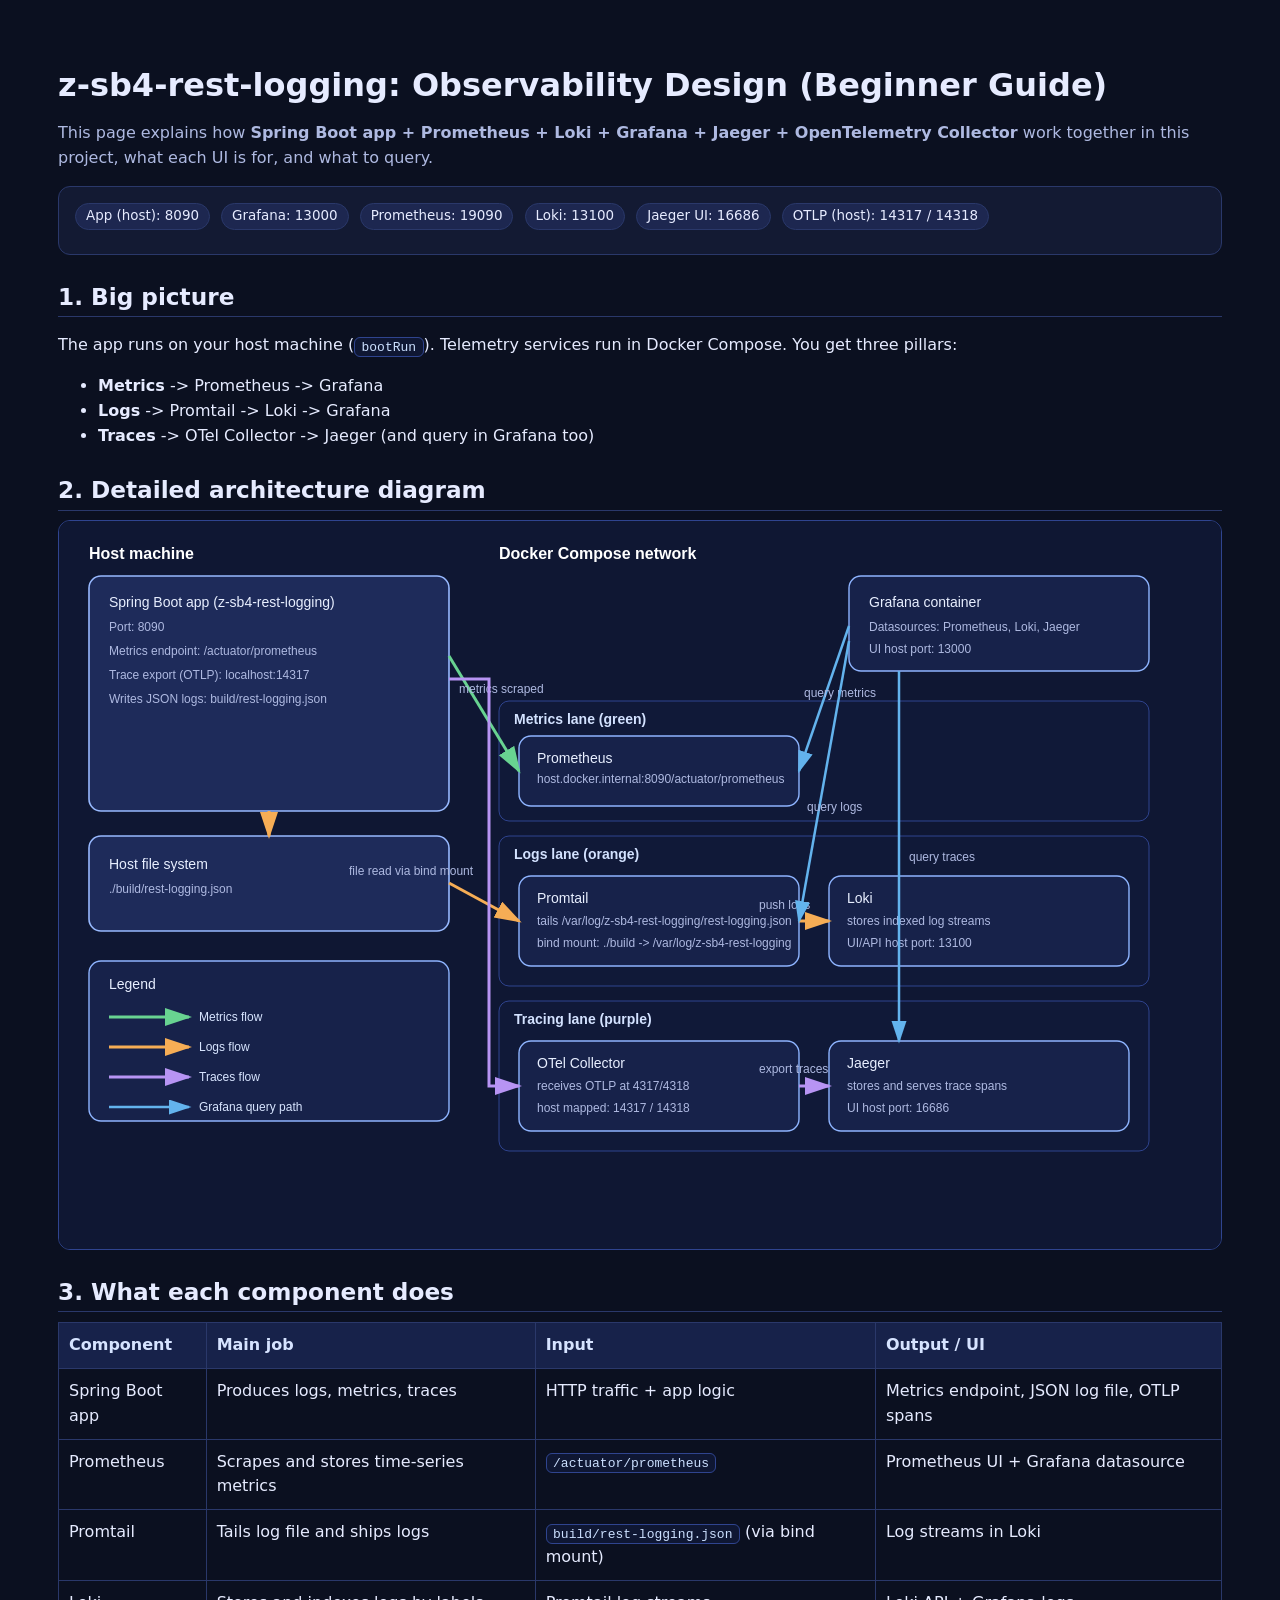
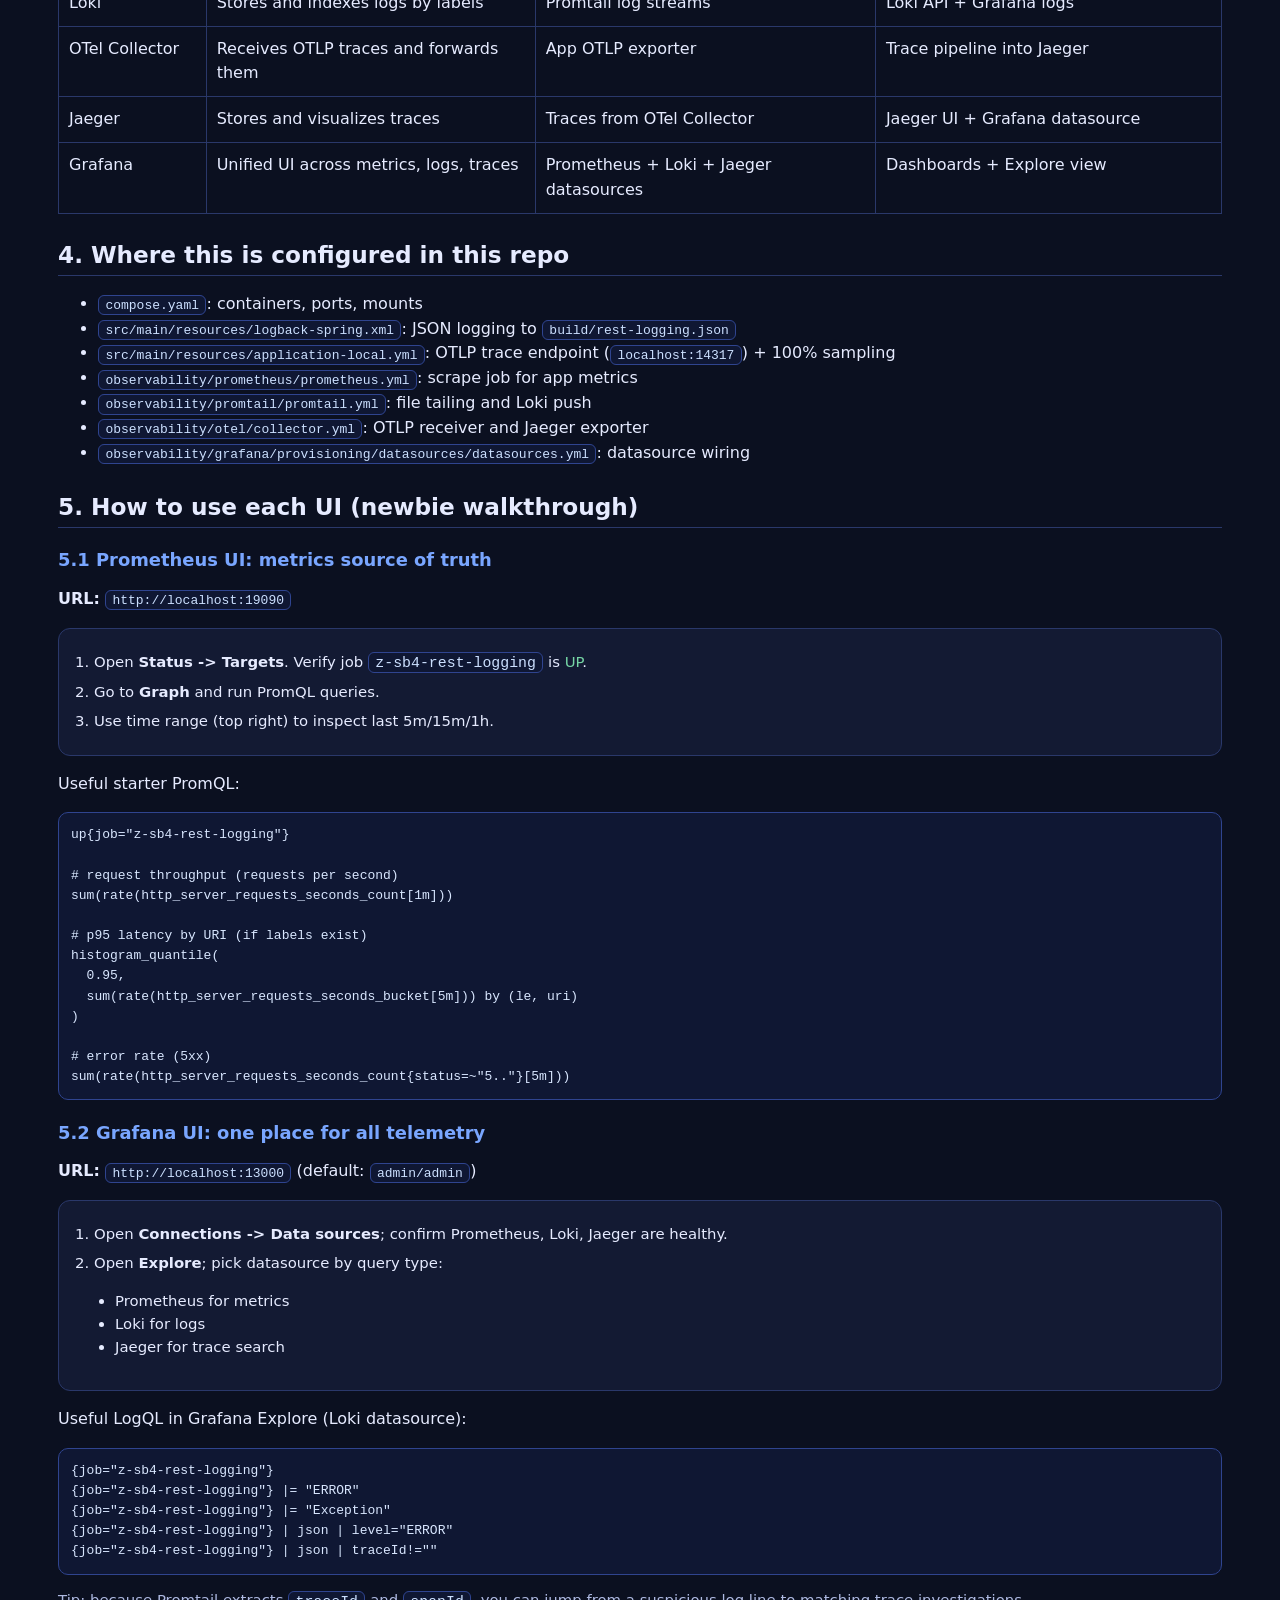
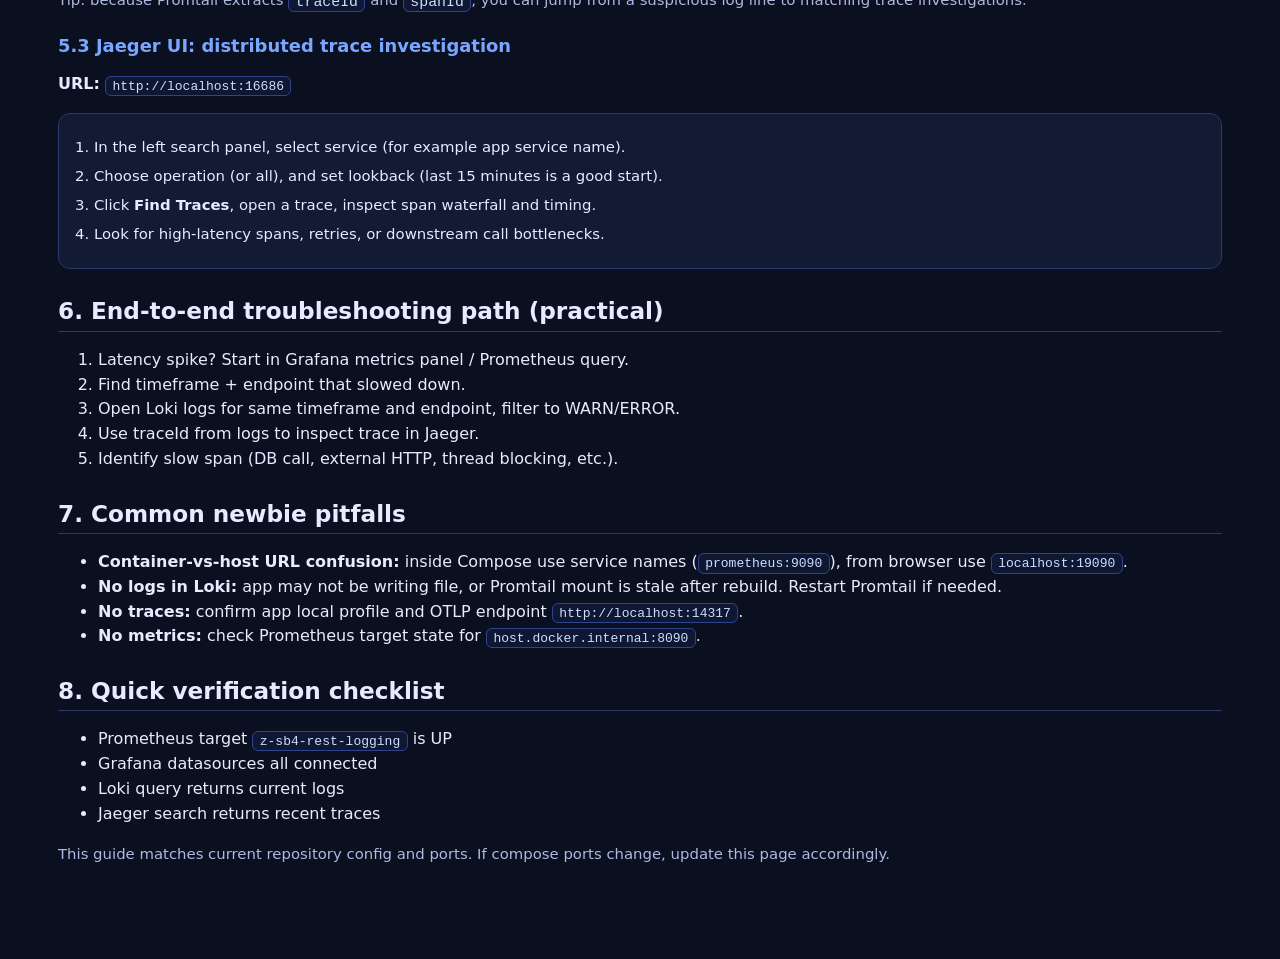
==== z-sb4-rest-logging/docs/otel-desgin/index.html @ 4e34fffa "add prometheus, grafana, loki + jaeger for rest-logging" ====
<!doctype html>
<html lang="en">
<head>
  <meta charset="UTF-8" />
  <meta name="viewport" content="width=device-width, initial-scale=1.0" />
  <title>z-sb4-rest-logging Observability Design</title>
  <style>
    :root {
      --bg: #0b1020;
      --panel: #131a33;
      --text: #e6ebff;
      --muted: #aeb9e1;
      --accent: #79a6ff;
      --ok: #76d6a6;
      --warn: #ffd27a;
      --line: #2a386a;
      --chip: #1d2750;
    }
    * { box-sizing: border-box; }
    body {
      margin: 0;
      font-family: ui-sans-serif, system-ui, -apple-system, Segoe UI, Roboto, Helvetica, Arial, sans-serif;
      background: var(--bg);
      color: var(--text);
      line-height: 1.55;
    }
    .wrap {
      max-width: 1200px;
      margin: 0 auto;
      padding: 28px 18px 80px;
    }
    h1, h2, h3 {
      margin-top: 1.2em;
      margin-bottom: 0.4em;
      line-height: 1.2;
    }
    h1 { font-size: 2rem; }
    h2 { font-size: 1.45rem; border-bottom: 1px solid var(--line); padding-bottom: 0.35rem; }
    h3 { font-size: 1.12rem; color: var(--accent); }
    p, li { color: var(--text); }
    .muted { color: var(--muted); }
    .panel {
      background: var(--panel);
      border: 1px solid var(--line);
      border-radius: 12px;
      padding: 16px;
      margin: 14px 0;
    }
    .chip {
      display: inline-block;
      background: var(--chip);
      border: 1px solid var(--line);
      color: var(--text);
      border-radius: 999px;
      padding: 2px 10px;
      margin-right: 6px;
      margin-bottom: 8px;
      font-size: 0.84rem;
    }
    code {
      background: #0f1733;
      color: #cce0ff;
      border: 1px solid #2f448f;
      border-radius: 6px;
      padding: 0.1rem 0.4rem;
    }
    pre {
      background: #0f1733;
      border: 1px solid #2f448f;
      border-radius: 10px;
      overflow-x: auto;
      padding: 12px;
      color: #d9e7ff;
    }
    table {
      width: 100%;
      border-collapse: collapse;
      margin: 10px 0 14px;
    }
    th, td {
      border: 1px solid var(--line);
      padding: 10px;
      text-align: left;
      vertical-align: top;
    }
    th {
      background: #17224a;
      color: #d6e3ff;
    }
    .ok { color: var(--ok); }
    .warn { color: var(--warn); }
    .small { font-size: 0.93rem; }
    .step { margin: 6px 0; }
    .diagram {
      width: 100%;
      background: #0f1733;
      border: 1px solid #2f448f;
      border-radius: 12px;
      padding: 10px;
      overflow-x: auto;
    }
  </style>
</head>
<body>
  <div class="wrap">
    <h1>z-sb4-rest-logging: Observability Design (Beginner Guide)</h1>
    <p class="muted">
      This page explains how <strong>Spring Boot app + Prometheus + Loki + Grafana + Jaeger + OpenTelemetry Collector</strong>
      work together in this project, what each UI is for, and what to query.
    </p>

    <div class="panel">
      <span class="chip">App (host): 8090</span>
      <span class="chip">Grafana: 13000</span>
      <span class="chip">Prometheus: 19090</span>
      <span class="chip">Loki: 13100</span>
      <span class="chip">Jaeger UI: 16686</span>
      <span class="chip">OTLP (host): 14317 / 14318</span>
    </div>

    <h2>1. Big picture</h2>
    <p>
      The app runs on your host machine (<code>bootRun</code>). Telemetry services run in Docker Compose.
      You get three pillars:
    </p>
    <ul>
      <li><strong>Metrics</strong> -> Prometheus -> Grafana</li>
      <li><strong>Logs</strong> -> Promtail -> Loki -> Grafana</li>
      <li><strong>Traces</strong> -> OTel Collector -> Jaeger (and query in Grafana too)</li>
    </ul>

    <h2>2. Detailed architecture diagram</h2>
    <div class="diagram">
      <svg width="1160" height="700" viewBox="0 0 1160 700" xmlns="http://www.w3.org/2000/svg" role="img" aria-label="Observability flow diagram">
        <defs>
          <marker id="arrowMetrics" markerWidth="10" markerHeight="10" refX="8" refY="3" orient="auto">
            <path d="M0,0 L0,6 L9,3 z" fill="#68d391" />
          </marker>
          <marker id="arrowLogs" markerWidth="10" markerHeight="10" refX="8" refY="3" orient="auto">
            <path d="M0,0 L0,6 L9,3 z" fill="#f6ad55" />
          </marker>
          <marker id="arrowTraces" markerWidth="10" markerHeight="10" refX="8" refY="3" orient="auto">
            <path d="M0,0 L0,6 L9,3 z" fill="#b794f4" />
          </marker>
          <marker id="arrowQuery" markerWidth="10" markerHeight="10" refX="8" refY="3" orient="auto">
            <path d="M0,0 L0,6 L9,3 z" fill="#63b3ed" />
          </marker>
          <style>
            .box { fill:#17224a; stroke:#8eb4ff; stroke-width:1.4; rx:12; ry:12; }
            .boxhost { fill:#1e2b5a; stroke:#98b9ff; stroke-width:1.6; rx:12; ry:12; }
            .lane { fill:#101938; stroke:#2f448f; stroke-width:1; rx:10; ry:10; }
            .label { fill:#e8efff; font: 14px sans-serif; }
            .sub { fill:#aeb9e1; font: 12px sans-serif; }
            .laneTitle { fill:#d3e2ff; font: 14px sans-serif; font-weight:700; }
            .arrowMetrics { stroke:#68d391; stroke-width:3; marker-end:url(#arrowMetrics); fill:none; }
            .arrowLogs { stroke:#f6ad55; stroke-width:3; marker-end:url(#arrowLogs); fill:none; }
            .arrowTraces { stroke:#b794f4; stroke-width:3; marker-end:url(#arrowTraces); fill:none; }
            .arrowQuery { stroke:#63b3ed; stroke-width:2.5; marker-end:url(#arrowQuery); fill:none; }
            .title { fill:#ffffff; font: 16px sans-serif; font-weight:700; }
            .legendText { fill:#d8e5ff; font: 12px sans-serif; }
          </style>
        </defs>

        <text x="20" y="28" class="title">Host machine</text>
        <text x="430" y="28" class="title">Docker Compose network</text>

        <rect class="boxhost" x="20" y="45" width="360" height="235" />
        <text class="label" x="40" y="76">Spring Boot app (z-sb4-rest-logging)</text>
        <text class="sub" x="40" y="100">Port: 8090</text>
        <text class="sub" x="40" y="124">Metrics endpoint: /actuator/prometheus</text>
        <text class="sub" x="40" y="148">Trace export (OTLP): localhost:14317</text>
        <text class="sub" x="40" y="172">Writes JSON logs: build/rest-logging.json</text>

        <rect class="boxhost" x="20" y="305" width="360" height="95" />
        <text class="label" x="40" y="338">Host file system</text>
        <text class="sub" x="40" y="362">./build/rest-logging.json</text>

        <rect class="box" x="780" y="45" width="300" height="95" />
        <text class="label" x="800" y="76">Grafana container</text>
        <text class="sub" x="800" y="100">Datasources: Prometheus, Loki, Jaeger</text>
        <text class="sub" x="800" y="122">UI host port: 13000</text>

        <rect class="lane" x="430" y="170" width="650" height="120" />
        <text class="laneTitle" x="445" y="193">Metrics lane (green)</text>
        <rect class="box" x="450" y="205" width="280" height="70" />
        <text class="label" x="468" y="232">Prometheus</text>
        <text class="sub" x="468" y="252">host.docker.internal:8090/actuator/prometheus</text>

        <rect class="lane" x="430" y="305" width="650" height="150" />
        <text class="laneTitle" x="445" y="328">Logs lane (orange)</text>
        <rect class="box" x="450" y="345" width="280" height="90" />
        <text class="label" x="468" y="372">Promtail</text>
        <text class="sub" x="468" y="394">tails /var/log/z-sb4-rest-logging/rest-logging.json</text>
        <text class="sub" x="468" y="416">bind mount: ./build -> /var/log/z-sb4-rest-logging</text>
        <rect class="box" x="760" y="345" width="300" height="90" />
        <text class="label" x="778" y="372">Loki</text>
        <text class="sub" x="778" y="394">stores indexed log streams</text>
        <text class="sub" x="778" y="416">UI/API host port: 13100</text>

        <rect class="lane" x="430" y="470" width="650" height="150" />
        <text class="laneTitle" x="445" y="493">Tracing lane (purple)</text>
        <rect class="box" x="450" y="510" width="280" height="90" />
        <text class="label" x="468" y="537">OTel Collector</text>
        <text class="sub" x="468" y="559">receives OTLP at 4317/4318</text>
        <text class="sub" x="468" y="581">host mapped: 14317 / 14318</text>
        <rect class="box" x="760" y="510" width="300" height="90" />
        <text class="label" x="778" y="537">Jaeger</text>
        <text class="sub" x="778" y="559">stores and serves trace spans</text>
        <text class="sub" x="778" y="581">UI host port: 16686</text>

        <path class="arrowMetrics" d="M380 125 L450 240" />
        <text class="sub" x="390" y="162">metrics scraped</text>

        <path class="arrowLogs" d="M200 280 L200 305" />
        <path class="arrowLogs" d="M380 352 L450 390" />
        <text class="sub" x="280" y="344">file read via bind mount</text>
        <path class="arrowLogs" d="M730 390 L760 390" />
        <text class="sub" x="690" y="378">push logs</text>

        <path class="arrowTraces" d="M380 148 L420 148 L420 555 L450 555" />
        <text class="sub" x="300" y="542">OTLP traces</text>
        <path class="arrowTraces" d="M730 555 L760 555" />
        <text class="sub" x="690" y="542">export traces</text>

        <path class="arrowQuery" d="M780 95 L730 240" />
        <text class="sub" x="735" y="166">query metrics</text>
        <path class="arrowQuery" d="M780 110 L730 390" />
        <text class="sub" x="738" y="280">query logs</text>
        <path class="arrowQuery" d="M830 140 L830 510" />
        <text class="sub" x="840" y="330">query traces</text>

        <rect class="box" x="20" y="430" width="360" height="160" />
        <text class="label" x="40" y="458">Legend</text>
        <line x1="40" y1="486" x2="120" y2="486" class="arrowMetrics" />
        <text class="legendText" x="130" y="490">Metrics flow</text>
        <line x1="40" y1="516" x2="120" y2="516" class="arrowLogs" />
        <text class="legendText" x="130" y="520">Logs flow</text>
        <line x1="40" y1="546" x2="120" y2="546" class="arrowTraces" />
        <text class="legendText" x="130" y="550">Traces flow</text>
        <line x1="40" y1="576" x2="120" y2="576" class="arrowQuery" />
        <text class="legendText" x="130" y="580">Grafana query path</text>
      </svg>
    </div>

    <h2>3. What each component does</h2>
    <table>
      <thead>
        <tr>
          <th>Component</th>
          <th>Main job</th>
          <th>Input</th>
          <th>Output / UI</th>
        </tr>
      </thead>
      <tbody>
        <tr>
          <td>Spring Boot app</td>
          <td>Produces logs, metrics, traces</td>
          <td>HTTP traffic + app logic</td>
          <td>Metrics endpoint, JSON log file, OTLP spans</td>
        </tr>
        <tr>
          <td>Prometheus</td>
          <td>Scrapes and stores time-series metrics</td>
          <td><code>/actuator/prometheus</code></td>
          <td>Prometheus UI + Grafana datasource</td>
        </tr>
        <tr>
          <td>Promtail</td>
          <td>Tails log file and ships logs</td>
          <td><code>build/rest-logging.json</code> (via bind mount)</td>
          <td>Log streams in Loki</td>
        </tr>
        <tr>
          <td>Loki</td>
          <td>Stores and indexes logs by labels</td>
          <td>Promtail log streams</td>
          <td>Loki API + Grafana logs</td>
        </tr>
        <tr>
          <td>OTel Collector</td>
          <td>Receives OTLP traces and forwards them</td>
          <td>App OTLP exporter</td>
          <td>Trace pipeline into Jaeger</td>
        </tr>
        <tr>
          <td>Jaeger</td>
          <td>Stores and visualizes traces</td>
          <td>Traces from OTel Collector</td>
          <td>Jaeger UI + Grafana datasource</td>
        </tr>
        <tr>
          <td>Grafana</td>
          <td>Unified UI across metrics, logs, traces</td>
          <td>Prometheus + Loki + Jaeger datasources</td>
          <td>Dashboards + Explore view</td>
        </tr>
      </tbody>
    </table>

    <h2>4. Where this is configured in this repo</h2>
    <ul>
      <li><code>compose.yaml</code>: containers, ports, mounts</li>
      <li><code>src/main/resources/logback-spring.xml</code>: JSON logging to <code>build/rest-logging.json</code></li>
      <li><code>src/main/resources/application-local.yml</code>: OTLP trace endpoint (<code>localhost:14317</code>) + 100% sampling</li>
      <li><code>observability/prometheus/prometheus.yml</code>: scrape job for app metrics</li>
      <li><code>observability/promtail/promtail.yml</code>: file tailing and Loki push</li>
      <li><code>observability/otel/collector.yml</code>: OTLP receiver and Jaeger exporter</li>
      <li><code>observability/grafana/provisioning/datasources/datasources.yml</code>: datasource wiring</li>
    </ul>

    <h2>5. How to use each UI (newbie walkthrough)</h2>

    <h3>5.1 Prometheus UI: metrics source of truth</h3>
    <p><strong>URL:</strong> <code>http://localhost:19090</code></p>
    <div class="panel small">
      <div class="step">1. Open <strong>Status -> Targets</strong>. Verify job <code>z-sb4-rest-logging</code> is <span class="ok">UP</span>.</div>
      <div class="step">2. Go to <strong>Graph</strong> and run PromQL queries.</div>
      <div class="step">3. Use time range (top right) to inspect last 5m/15m/1h.</div>
    </div>
    <p>Useful starter PromQL:</p>
    <pre>up{job="z-sb4-rest-logging"}

# request throughput (requests per second)
sum(rate(http_server_requests_seconds_count[1m]))

# p95 latency by URI (if labels exist)
histogram_quantile(
  0.95,
  sum(rate(http_server_requests_seconds_bucket[5m])) by (le, uri)
)

# error rate (5xx)
sum(rate(http_server_requests_seconds_count{status=~"5.."}[5m]))</pre>

    <h3>5.2 Grafana UI: one place for all telemetry</h3>
    <p><strong>URL:</strong> <code>http://localhost:13000</code> (default: <code>admin/admin</code>)</p>
    <div class="panel small">
      <div class="step">1. Open <strong>Connections -> Data sources</strong>; confirm Prometheus, Loki, Jaeger are healthy.</div>
      <div class="step">2. Open <strong>Explore</strong>; pick datasource by query type:</div>
      <ul>
        <li>Prometheus for metrics</li>
        <li>Loki for logs</li>
        <li>Jaeger for trace search</li>
      </ul>
    </div>
    <p>Useful LogQL in Grafana Explore (Loki datasource):</p>
    <pre>{job="z-sb4-rest-logging"}
{job="z-sb4-rest-logging"} |= "ERROR"
{job="z-sb4-rest-logging"} |= "Exception"
{job="z-sb4-rest-logging"} | json | level="ERROR"
{job="z-sb4-rest-logging"} | json | traceId!=""</pre>
    <p class="small muted">
      Tip: because Promtail extracts <code>traceId</code> and <code>spanId</code>, you can jump from a suspicious log line to matching trace investigations.
    </p>

    <h3>5.3 Jaeger UI: distributed trace investigation</h3>
    <p><strong>URL:</strong> <code>http://localhost:16686</code></p>
    <div class="panel small">
      <div class="step">1. In the left search panel, select service (for example app service name).</div>
      <div class="step">2. Choose operation (or all), and set lookback (last 15 minutes is a good start).</div>
      <div class="step">3. Click <strong>Find Traces</strong>, open a trace, inspect span waterfall and timing.</div>
      <div class="step">4. Look for high-latency spans, retries, or downstream call bottlenecks.</div>
    </div>

    <h2>6. End-to-end troubleshooting path (practical)</h2>
    <ol>
      <li>Latency spike? Start in Grafana metrics panel / Prometheus query.</li>
      <li>Find timeframe + endpoint that slowed down.</li>
      <li>Open Loki logs for same timeframe and endpoint, filter to WARN/ERROR.</li>
      <li>Use traceId from logs to inspect trace in Jaeger.</li>
      <li>Identify slow span (DB call, external HTTP, thread blocking, etc.).</li>
    </ol>

    <h2>7. Common newbie pitfalls</h2>
    <ul>
      <li><strong>Container-vs-host URL confusion:</strong> inside Compose use service names (<code>prometheus:9090</code>), from browser use <code>localhost:19090</code>.</li>
      <li><strong>No logs in Loki:</strong> app may not be writing file, or Promtail mount is stale after rebuild. Restart Promtail if needed.</li>
      <li><strong>No traces:</strong> confirm app local profile and OTLP endpoint <code>http://localhost:14317</code>.</li>
      <li><strong>No metrics:</strong> check Prometheus target state for <code>host.docker.internal:8090</code>.</li>
    </ul>

    <h2>8. Quick verification checklist</h2>
    <ul>
      <li>Prometheus target <code>z-sb4-rest-logging</code> is UP</li>
      <li>Grafana datasources all connected</li>
      <li>Loki query returns current logs</li>
      <li>Jaeger search returns recent traces</li>
    </ul>

    <p class="muted small">
      This guide matches current repository config and ports. If compose ports change, update this page accordingly.
    </p>
  </div>
</body>
</html>
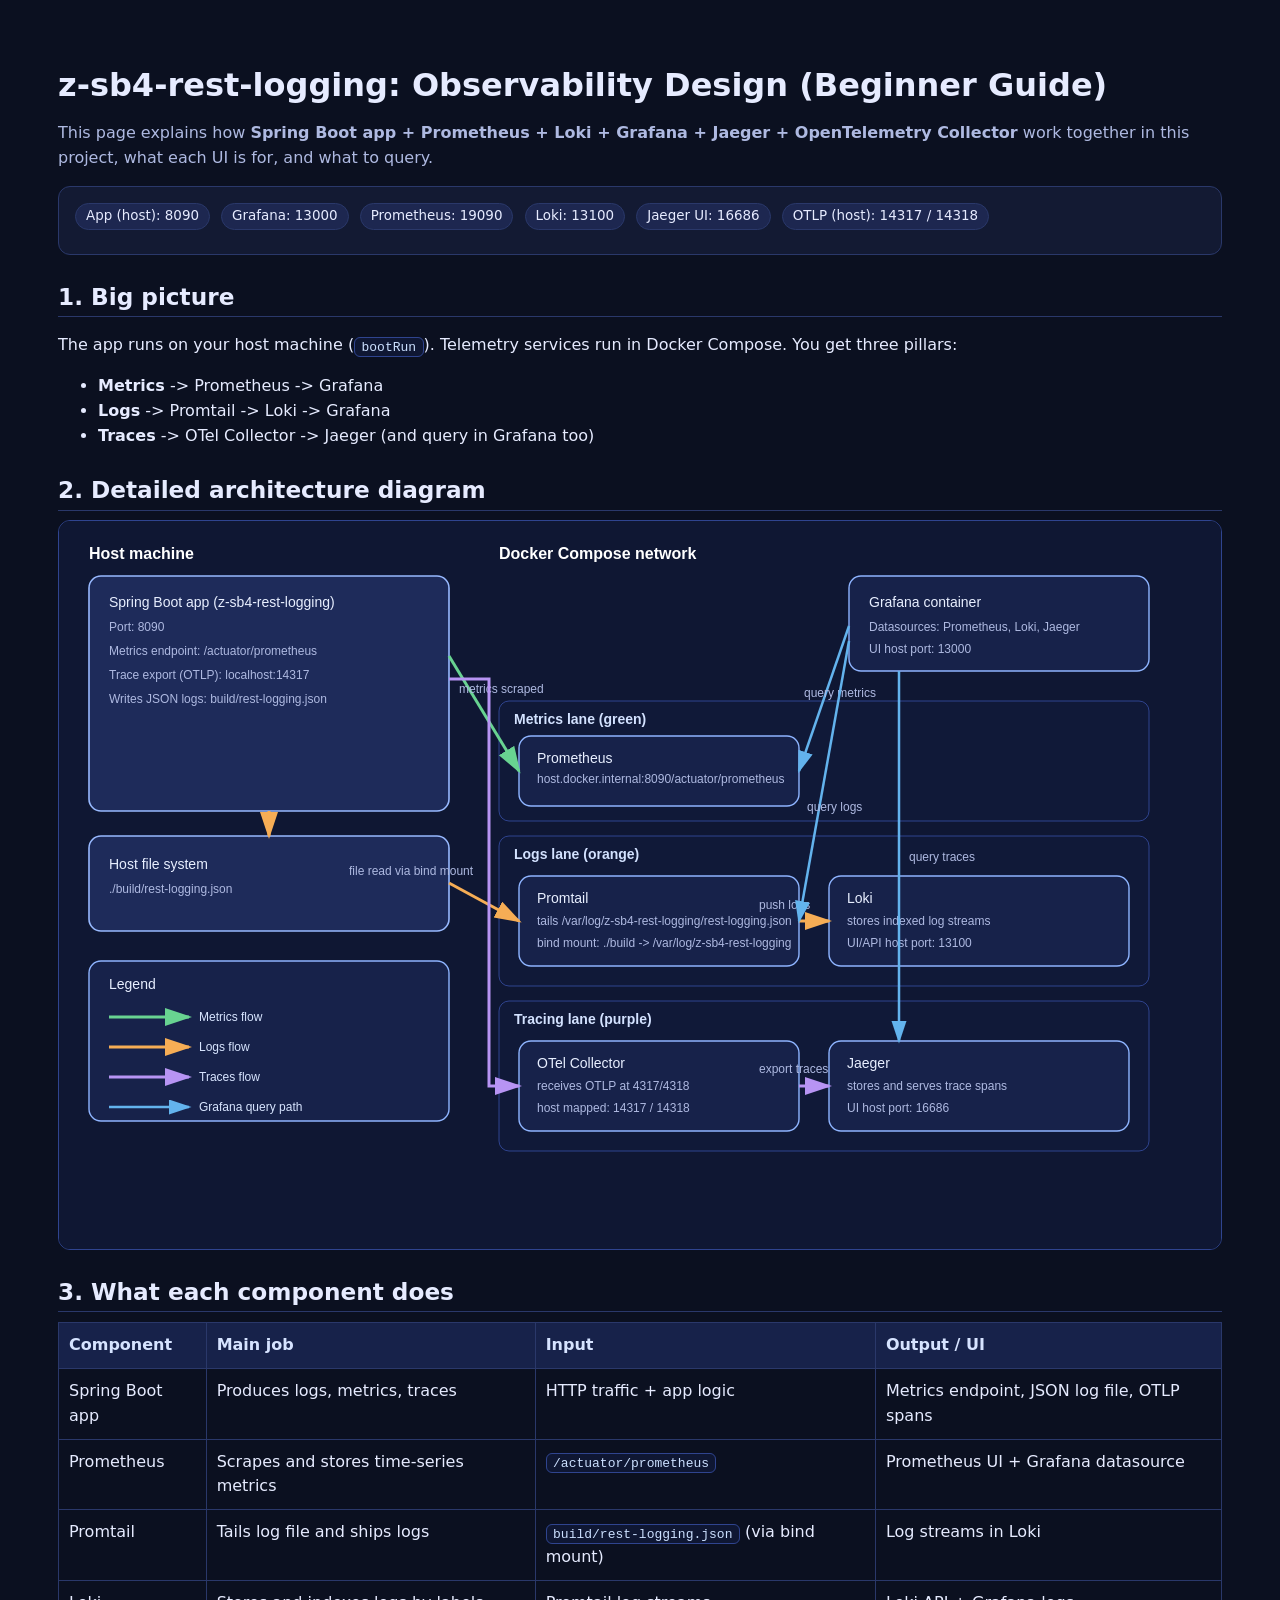
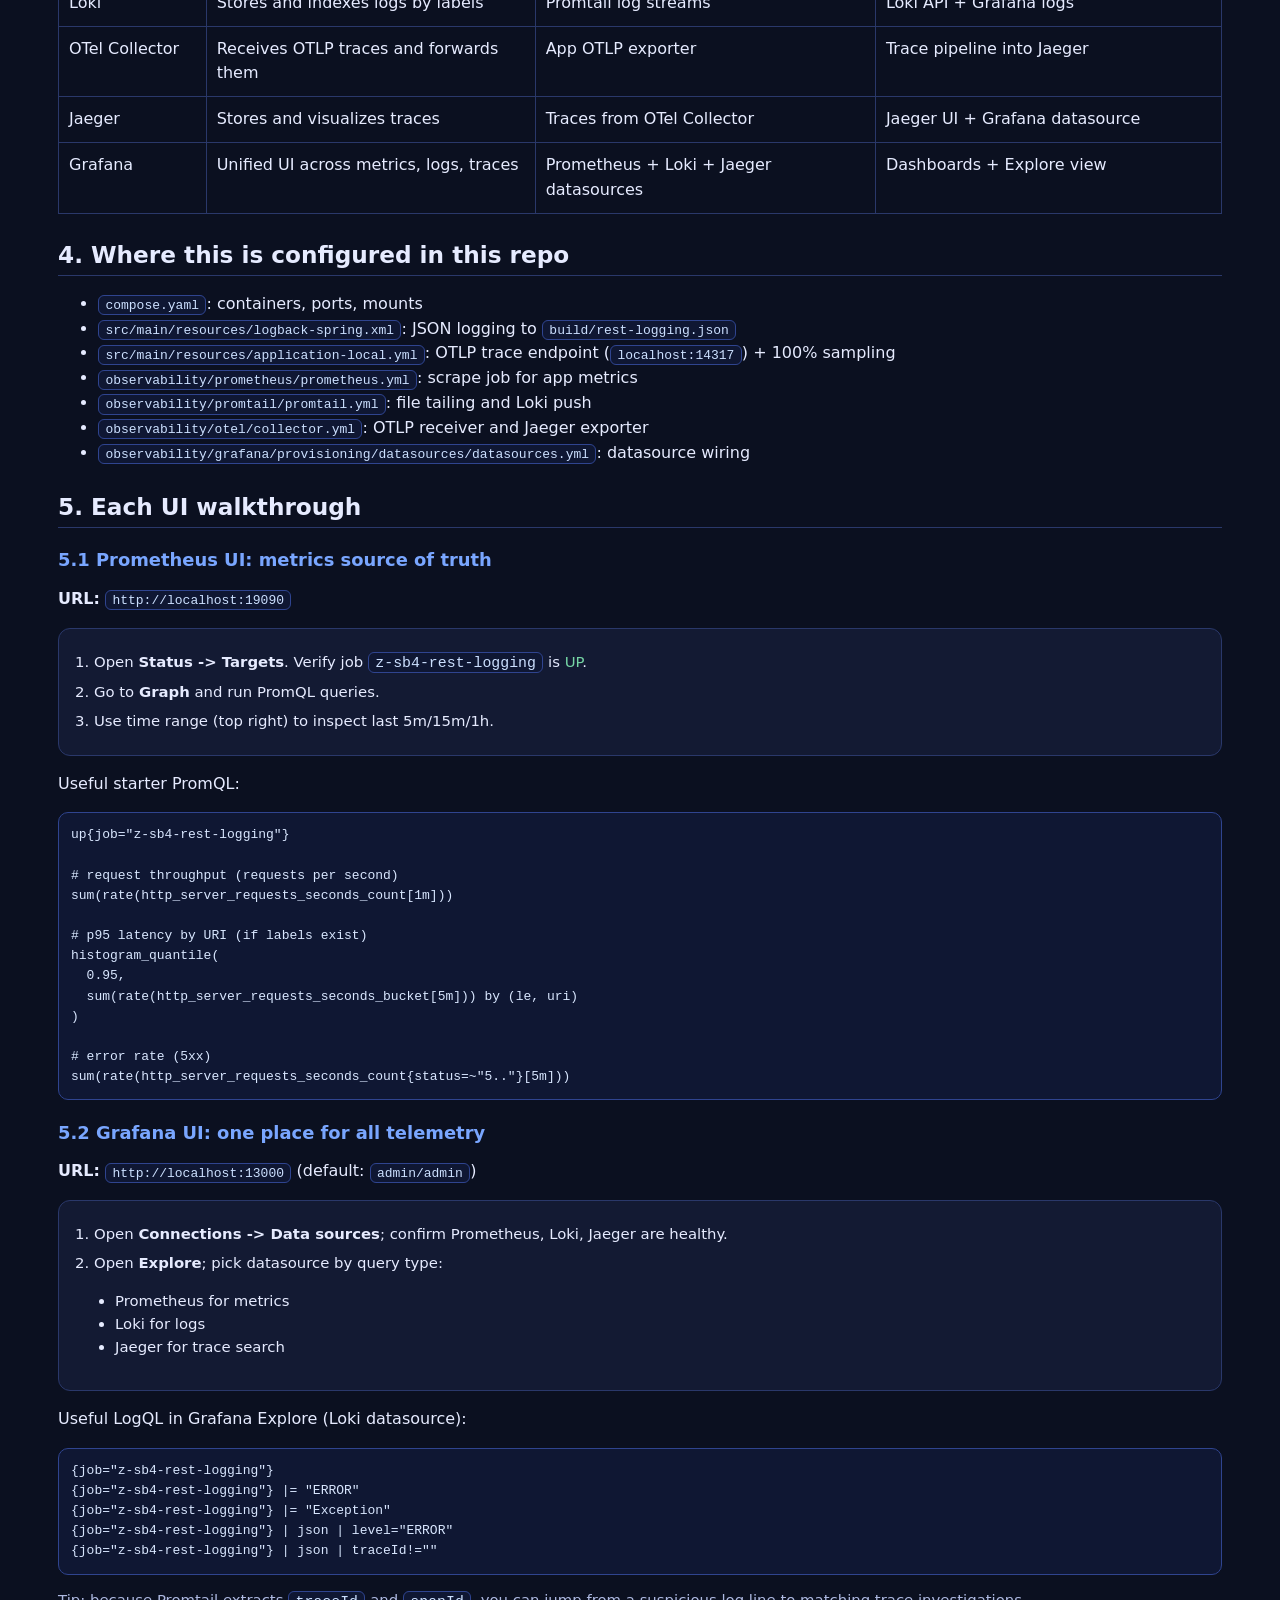
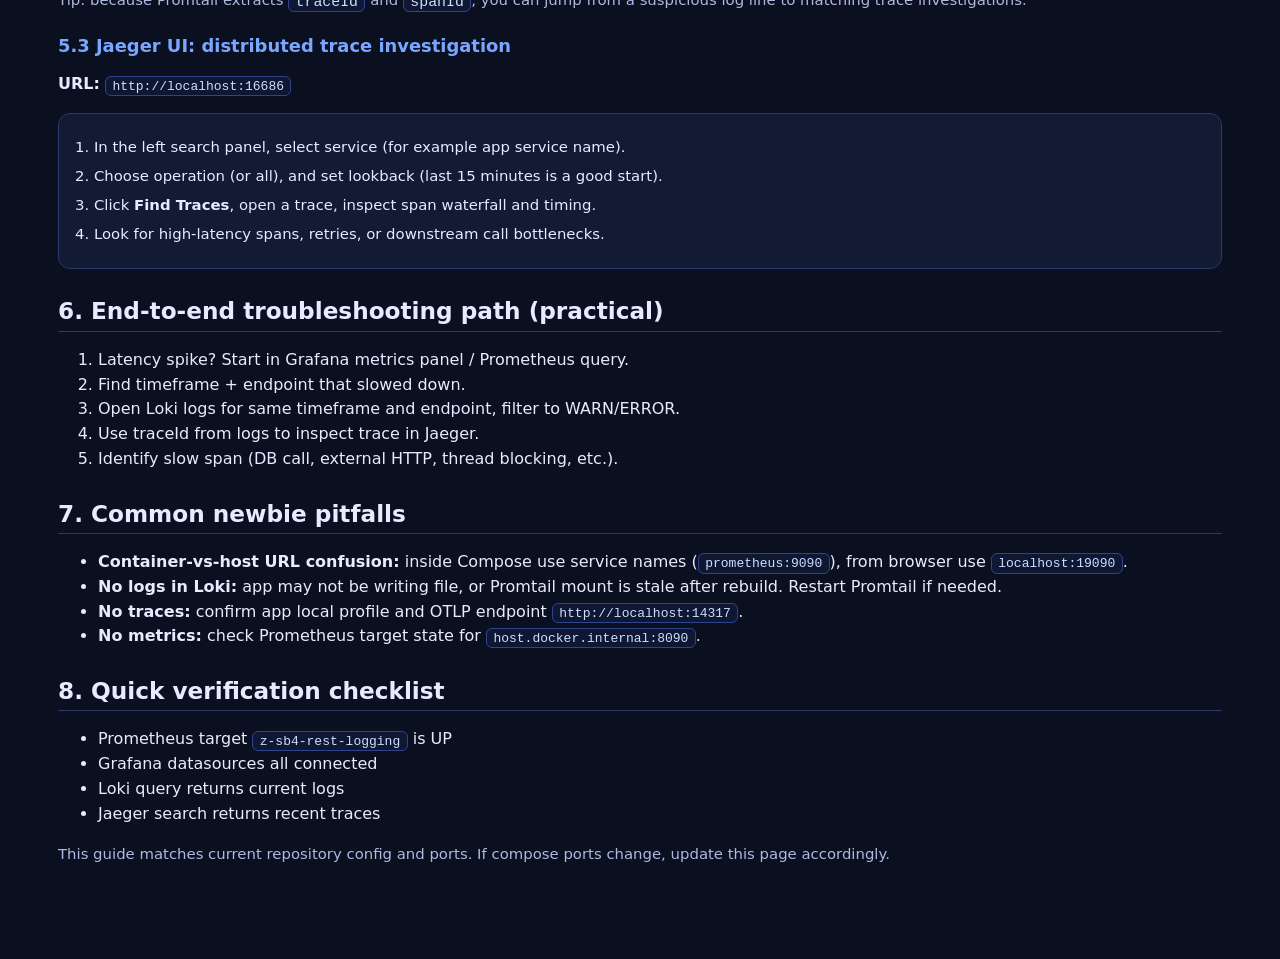
==== commit ae9ebbda: "change rest-logging msg to structured format" ====
--- a/z-sb4-rest-logging/docs/otel-desgin/index.html
+++ b/z-sb4-rest-logging/docs/otel-desgin/index.html
@@ -309,7 +309,7 @@
       <li><code>observability/grafana/provisioning/datasources/datasources.yml</code>: datasource wiring</li>
     </ul>
 
-    <h2>5. How to use each UI (newbie walkthrough)</h2>
+    <h2>5. Each UI walkthrough</h2>
 
     <h3>5.1 Prometheus UI: metrics source of truth</h3>
     <p><strong>URL:</strong> <code>http://localhost:19090</code></p>
